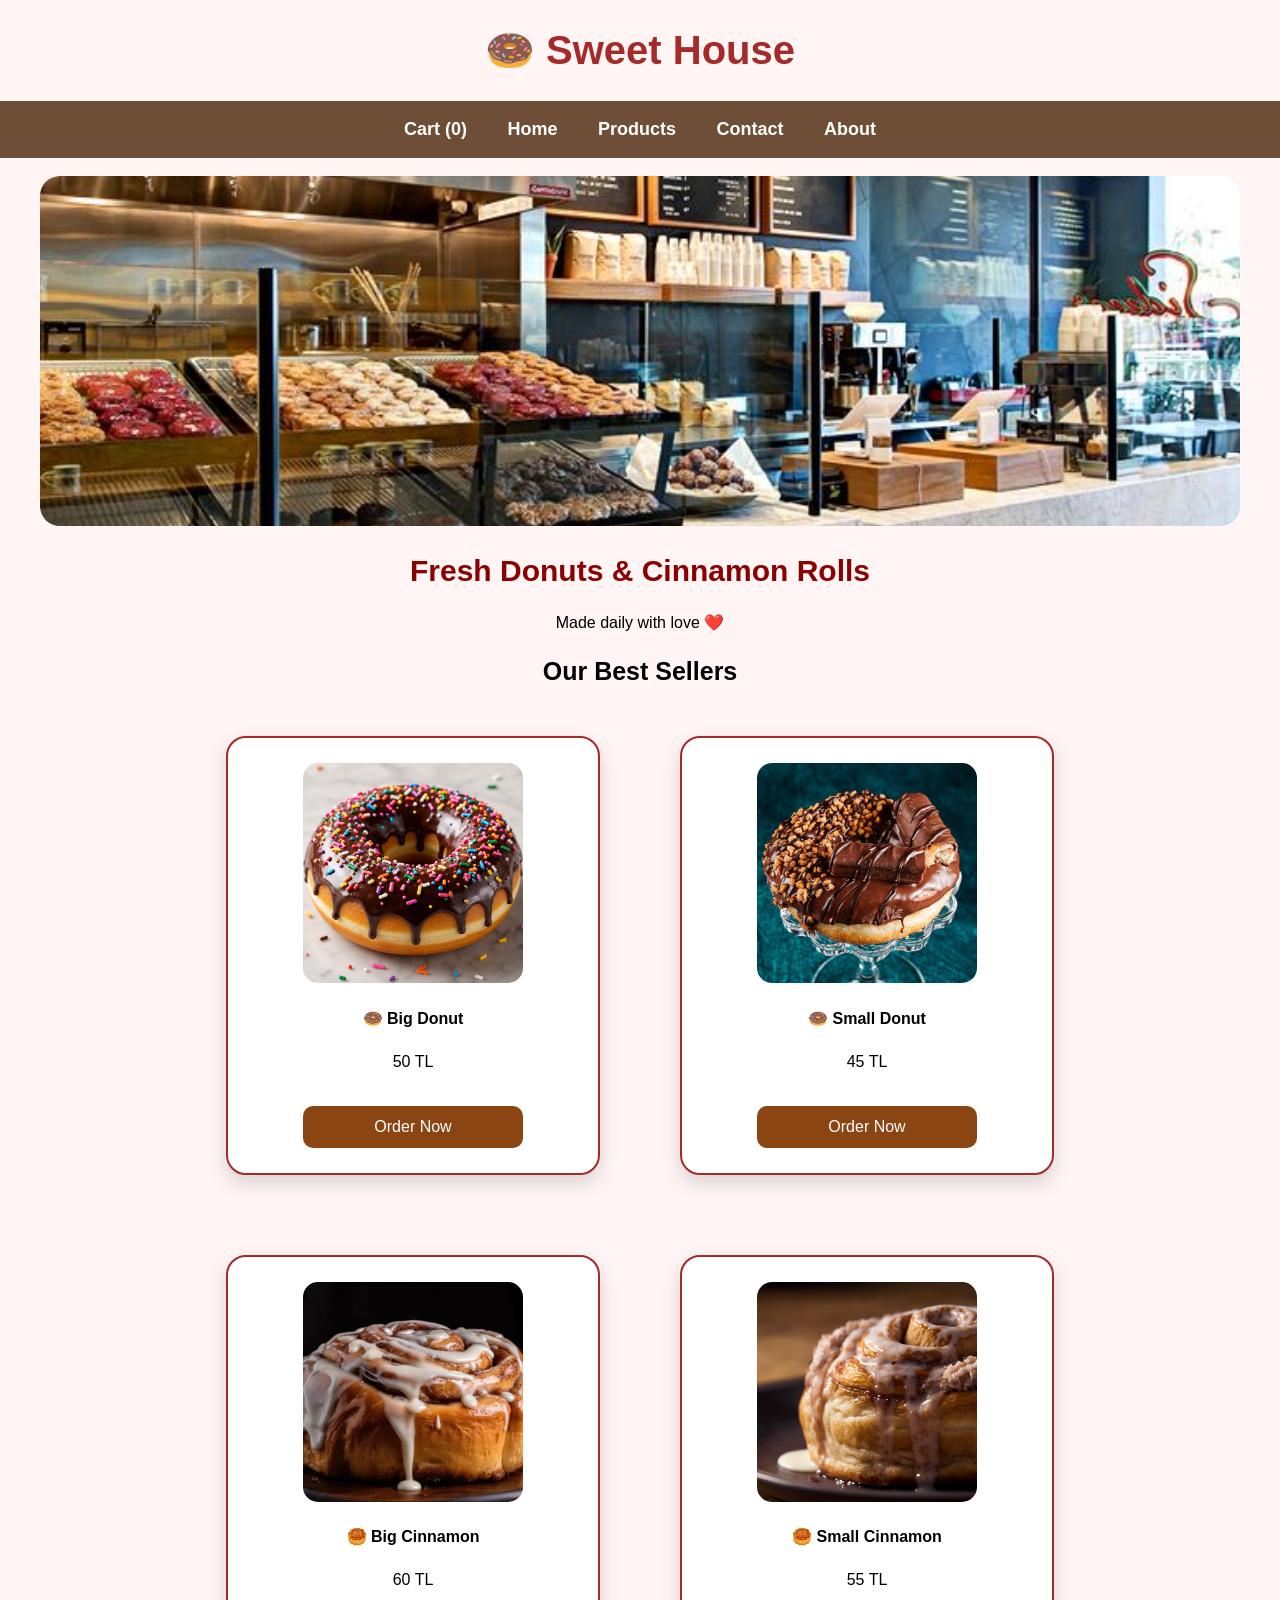
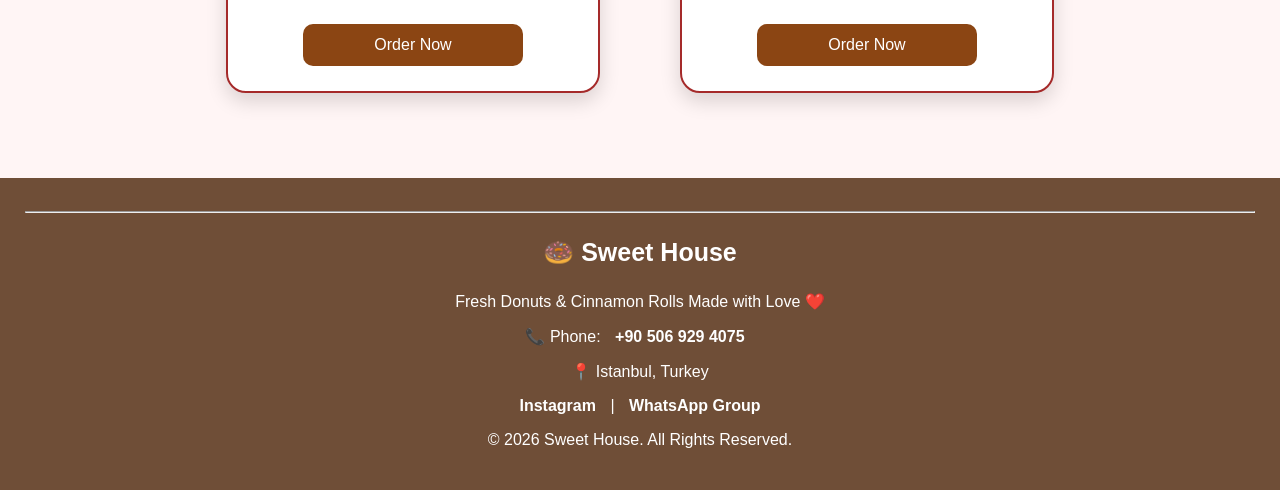
==== index.html @ 75664305 "Update index.html" ====
<!DOCTYPE html>
<html>

<head>
    <title>Sweet House</title>
    <link rel="stylesheet" href="style.css">
</head>

<body>

<h1>🍩 Sweet House</h1>

<nav>
    <a href="cart.html" id="cart-count">Cart (0)</a>
    <a href="index.html">Home</a>
    <a href="products.html">Products</a>
    <a href="contact.html">Contact</a>
    <a href="about.html">About</a>
</nav>

<br>

<div class="hero">
    <img src="images/banner.jpg" alt="Sweet House">
</div>

<h2>Fresh Donuts & Cinnamon Rolls</h2>

<p>Made daily with love ❤️</p>

<h3>Our Best Sellers</h3>

<div class="products">

    <!-- Big Donut -->
    <div class="card product">

        <img src="images/big-donut.jpg" alt="Big Donut">

        <h4>🍩 Big Donut</h4>

        <p>50 TL</p>

        <a href="big-donut.html">
            <button>Order Now</button>
        </a>

    </div>

    <!-- Small Donut -->
    <div class="card product">

        <img src="images/small-donut.jpg" alt="Small Donut">

        <h4>🍩 Small Donut</h4>

        <p>45 TL</p>

        <a href="small-donut.html">
            <button>Order Now</button>
        </a>

    </div>

    <!-- Big Cinnamon -->
    <div class="card product">

        <img src="images/big-cinnamon.jpg" alt="Big Cinnamon">

        <h4>🥮 Big Cinnamon</h4>

        <p>60 TL</p>

        <a href="big-cinnamon.html">
            <button>Order Now</button>
        </a>

    </div>

    <!-- Small Cinnamon -->
    <div class="card product">

        <img src="images/small-cinnamon.jpg" alt="Small Cinnamon">

        <h4>🥮 Small Cinnamon</h4>

        <p>55 TL</p>

        <a href="small-cinnamon.html">
            <button>Order Now</button>
        </a>

    </div>

</div>

<footer>

    <hr>

    <h3>🍩 Sweet House</h3>

    <p>Fresh Donuts & Cinnamon Rolls Made with Love ❤️</p>

    <p>
        📞 Phone:
        <a href="tel:+905069294075">
            +90 506 929 4075
        </a>
    </p>

    <p>📍 Istanbul, Turkey</p>

    <p>

        <a href="https://www.instagram.com/1sweet_roll/" target="_blank">
            Instagram
        </a>

        |

        <a href="https://chat.whatsapp.com/KsQnQEdY2CLCIJ7m2vyYwK?s=cl&p=a&ilr=4" target="_blank">
            WhatsApp Group
        </a>

    </p>

    <p>© 2026 Sweet House. All Rights Reserved.</p>

</footer>

<script src="script.js"></script>

</body>

</html>
---- style.css ----
body{
    margin:0;
    padding:0;
    background:#fff5f5;
    font-family:Arial,sans-serif;
    text-align:center;
}

h1{
    color:brown;
    font-size:40px;
}

h2{
    color:darkred;
    font-size:30px;
}

h3{
    font-size:25px;
}

/* Navigation */

nav{
    background:#6F4E37;
    padding:18px;
}

nav a{
    color:white;
    text-decoration:none;
    margin:18px;
    font-size:18px;
    font-weight:bold;
    transition:.3s;
}

nav a:hover{
    color:gold;
}

/* Banner */

.hero img{
    width:100%;
    max-width:1200px;
    height:350px;
    object-fit:cover;
    border-radius:20px;
}

/* Products */

.products{
    display:flex;
    justify-content:center;
    flex-wrap:wrap;
    gap:30px;
}

/* Card */

.card{
    width:320px;
    margin:25px;
    padding:25px;
    background:white;
    border:2px solid brown;
    border-radius:20px;
    box-shadow:0 8px 20px rgba(0,0,0,.15);
    transition:.3s;
}

.card:hover{
    transform:translateY(-8px);
}

.card img{
    width:220px;
    height:220px;
    object-fit:cover;
    border-radius:15px;
    transition:.3s;
}

.card img:hover{
    transform:scale(1.08);
}

.card p{
    line-height:1.6;
}

.card ul{
    display:inline-block;
    text-align:left;
}

/* Buttons */

button{
    background:#8B4513;
    color:white;
    border:none;
    width:220px;
    padding:12px;
    margin-top:15px;
    border-radius:10px;
    cursor:pointer;
    font-size:16px;
    transition:.3s;
}

button:hover{
    background:#A0522D;
    transform:scale(1.05);
}

/* Inputs */

input,
textarea,
select{
    width:300px;
    padding:10px;
    border-radius:8px;
    border:1px solid #ccc;
    font-size:16px;
}

textarea{
    height:100px;
}

input[type=number]{
    width:120px;
}

/* Search */

#searchInput{
    margin:20px;
}

/* Rating */

.rating{
    color:gold;
    font-size:20px;
}

/* Footer */

footer{
    margin-top:60px;
    padding:25px;
    background:#6F4E37;
    color:white;
}

footer a{
    color:white;
    text-decoration:none;
    font-weight:bold;
    margin:10px;
}

footer a:hover{
    color:gold;
}
/* About Page */

.about-card{

    width:850px;
    max-width:90%;
    margin:40px auto;
    padding:40px;

    background:white;

    border:2px solid brown;

    border-radius:20px;

    box-shadow:0 10px 25px rgba(0,0,0,.15);

    text-align:center;

}

.about-card h1{

    color:brown;

    margin-bottom:20px;

}

.about-card h2{

    color:darkred;

    margin-top:35px;

}

.about-card p{

    font-size:20px;

    line-height:1.8;

}

.about-card ul{

    display:inline-block;

    text-align:left;

    font-size:20px;

    line-height:1.8;

}

.about-card a{

    color:brown;

    font-weight:bold;

}

.about-card a:hover{

    color:darkred;

}
/* Notification */

#notification{

    position:fixed;

    top:20px;

    right:20px;

    background:#28a745;

    color:white;

    padding:15px 25px;

    border-radius:10px;

    font-size:18px;

    font-weight:bold;

    box-shadow:0 5px 15px rgba(0,0,0,.2);

    opacity:0;

    transform:translateY(-20px);

    transition:.4s;

    z-index:9999;

}

#notification.show{

    opacity:1;

    transform:translateY(0);

}
.quantity-btn{
    width:35px !important;
    height:35px !important;
    margin:5px;
    font-size:18px;
    border-radius:50%;
    padding:0;
}
.contact-info{

    width:420px;

    margin:40px auto;

    padding:25px;

    background:white;

    border-radius:20px;

    box-shadow:0 8px 20px rgba(0,0,0,.15);

    border:2px solid brown;

}

.contact-info h2{

    margin-bottom:20px;

    color:brown;

}

.contact-info p{

    font-size:18px;

    margin:15px 0;

}

.contact-info a{

    color:#8B4513;

    font-weight:bold;

}

.contact-info a:hover{

    color:darkred;

}
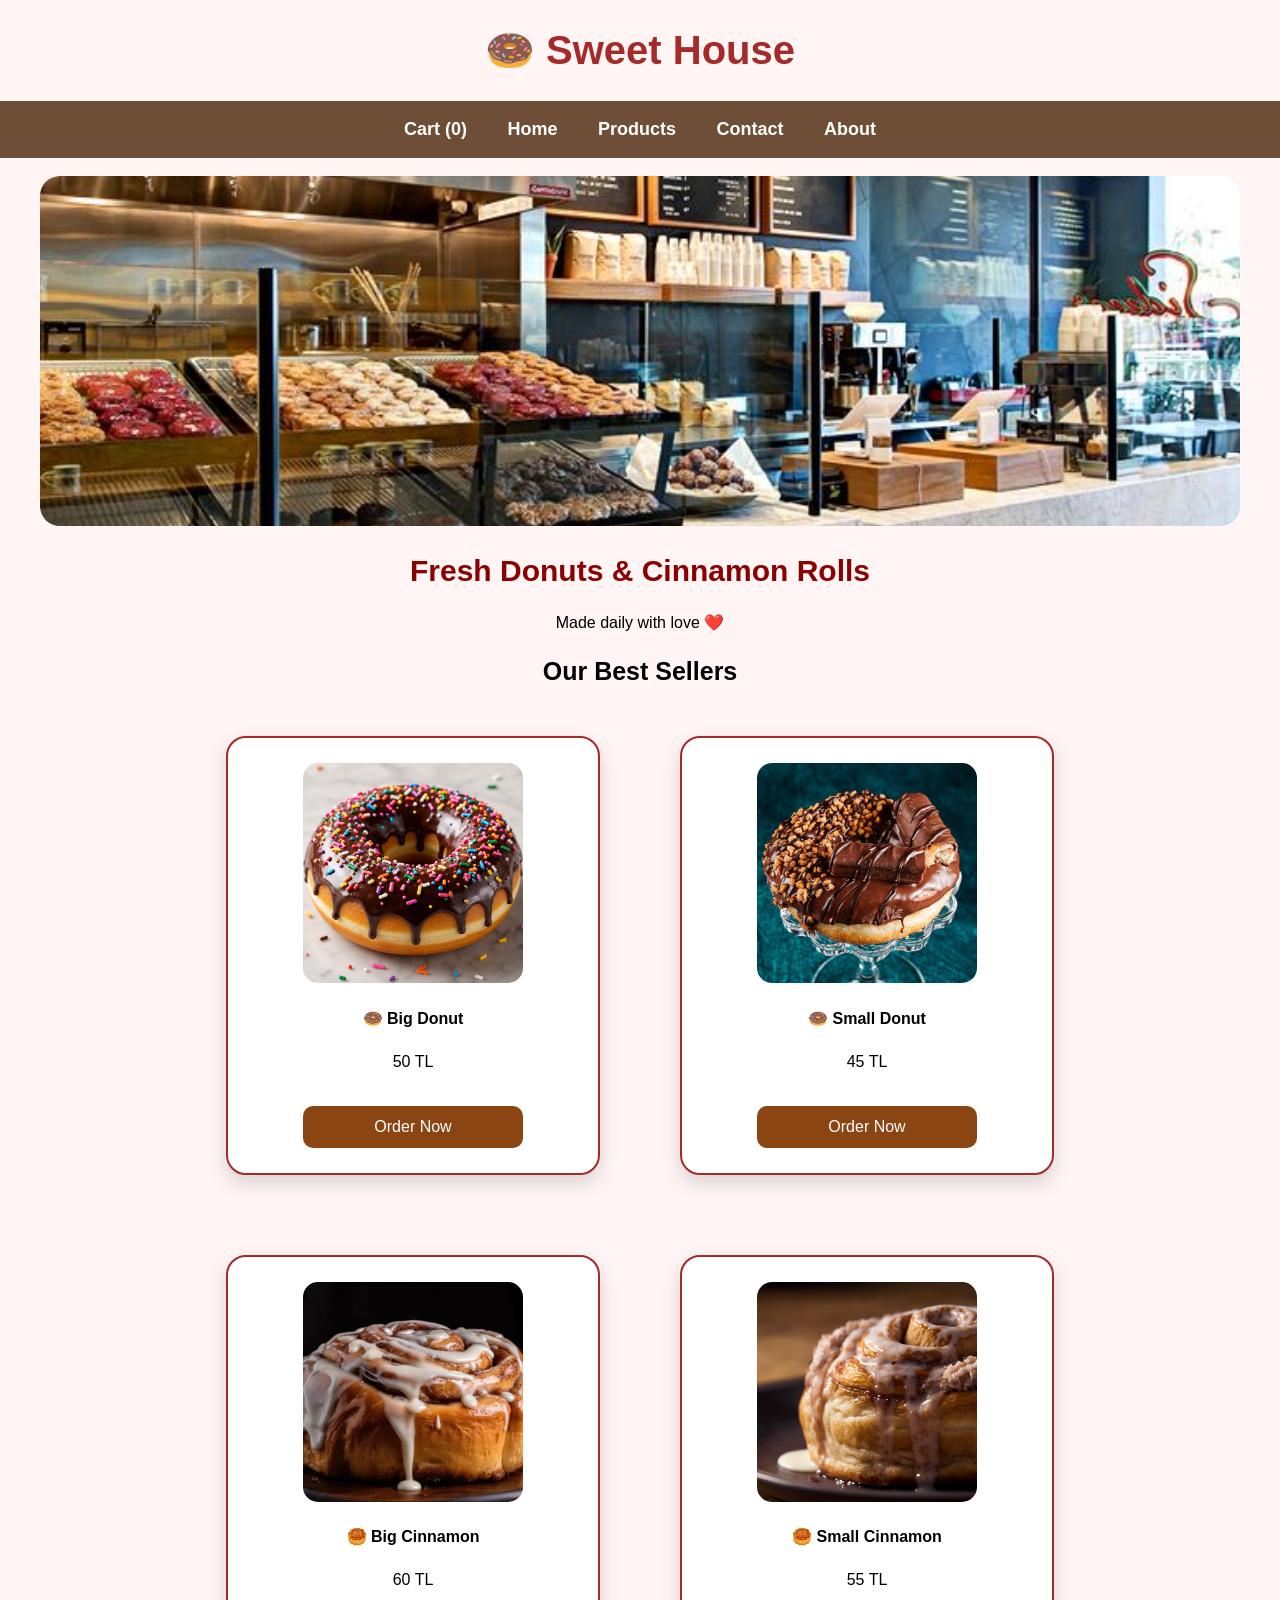
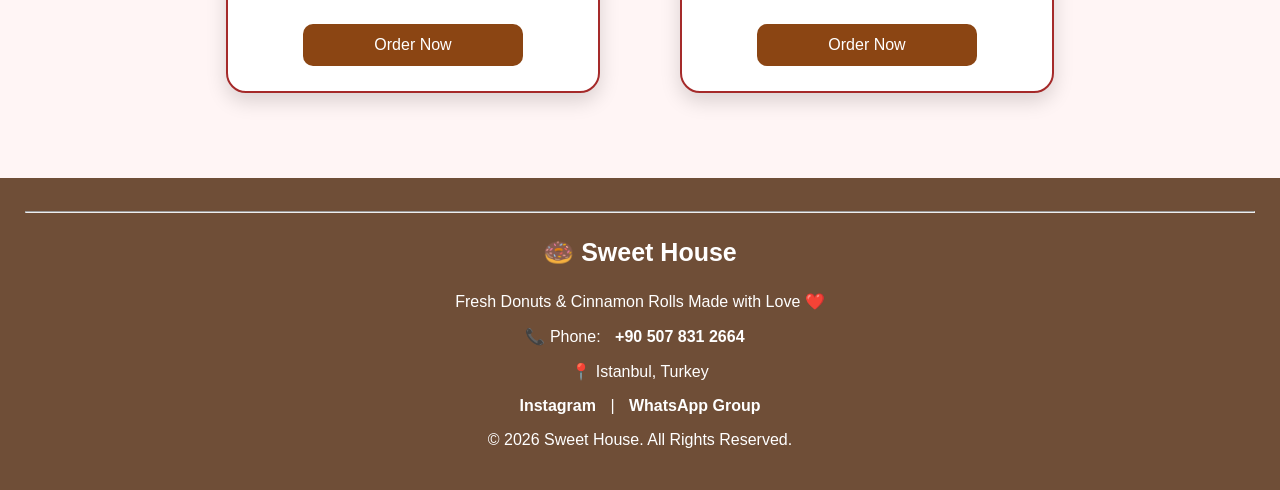
==== commit 42ab1bd3: "Update index.html" ====
--- a/index.html
+++ b/index.html
@@ -104,8 +104,8 @@
 
     <p>
         📞 Phone:
-        <a href="tel:+905069294075">
-            +90 506 929 4075
+        <a href="tel:+905078312664">
+            +90 507 831 2664
         </a>
     </p>
 
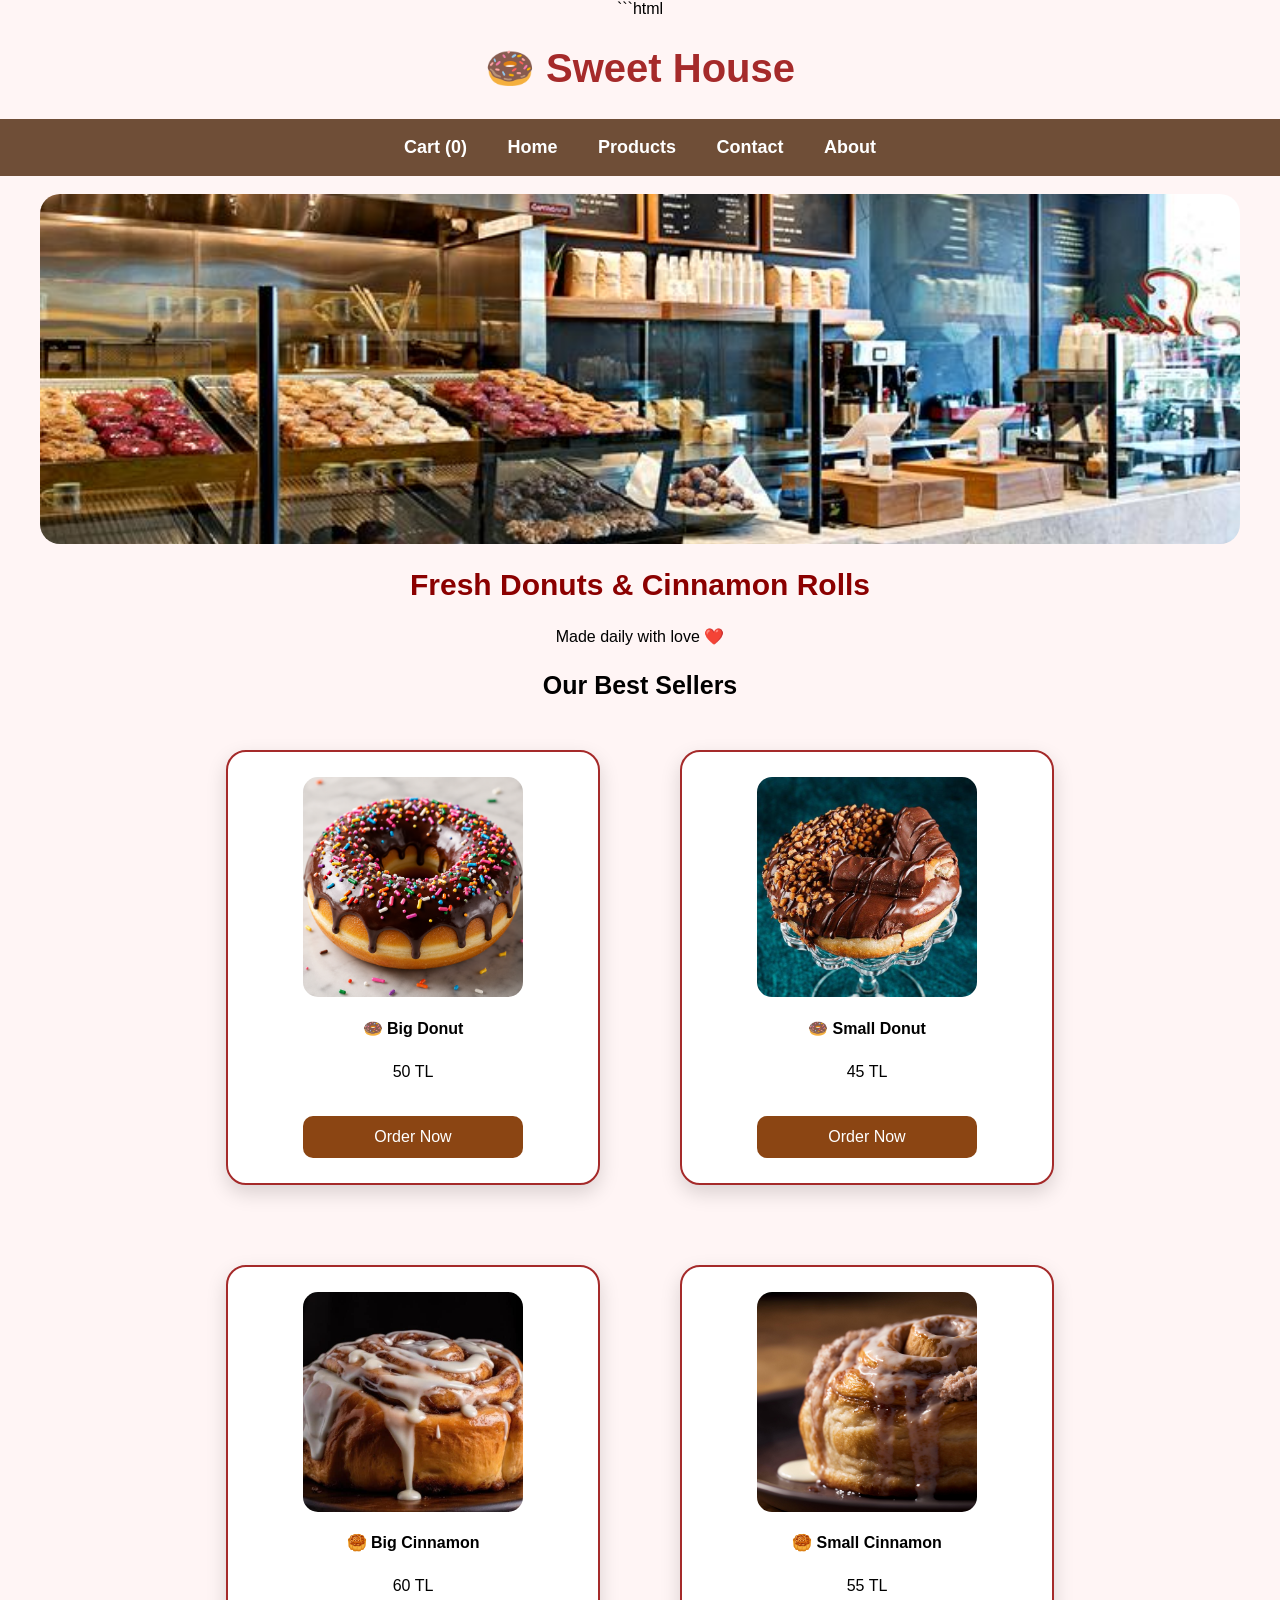
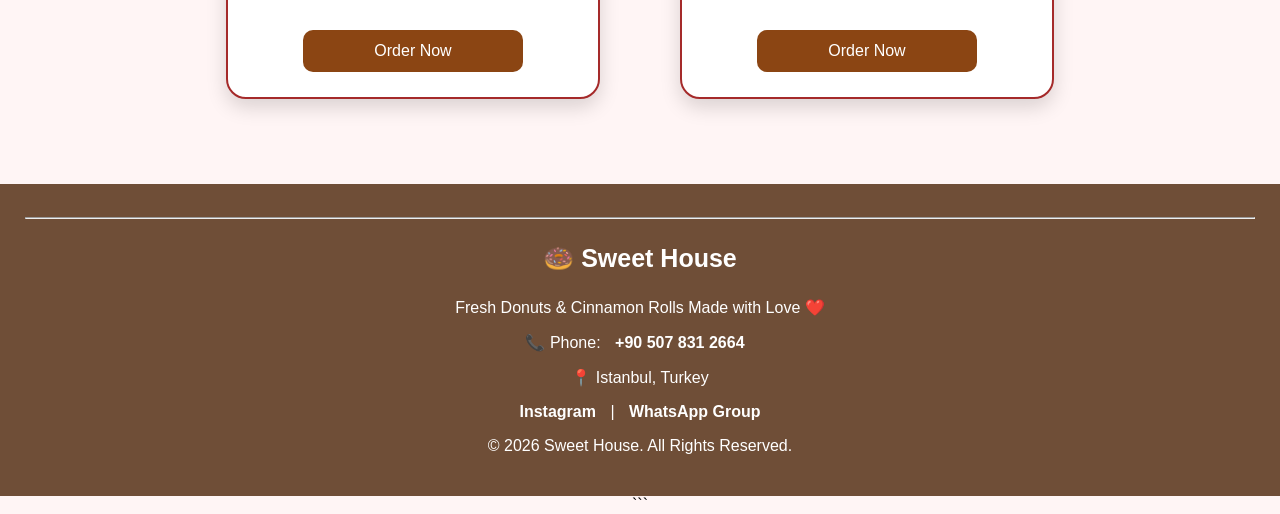
==== commit 02db134d: "Add files via upload" ====
--- a/index.html
+++ b/index.html
@@ -1,3 +1,4 @@
+```html
 <!DOCTYPE html>
 <html>
 
@@ -105,7 +106,7 @@
     <p>
         📞 Phone:
         <a href="tel:+905078312664">
-            +90 507 831 2664
+            +90 507 831 2664 
         </a>
     </p>
 
@@ -134,3 +135,4 @@
 </body>
 
 </html>
+```
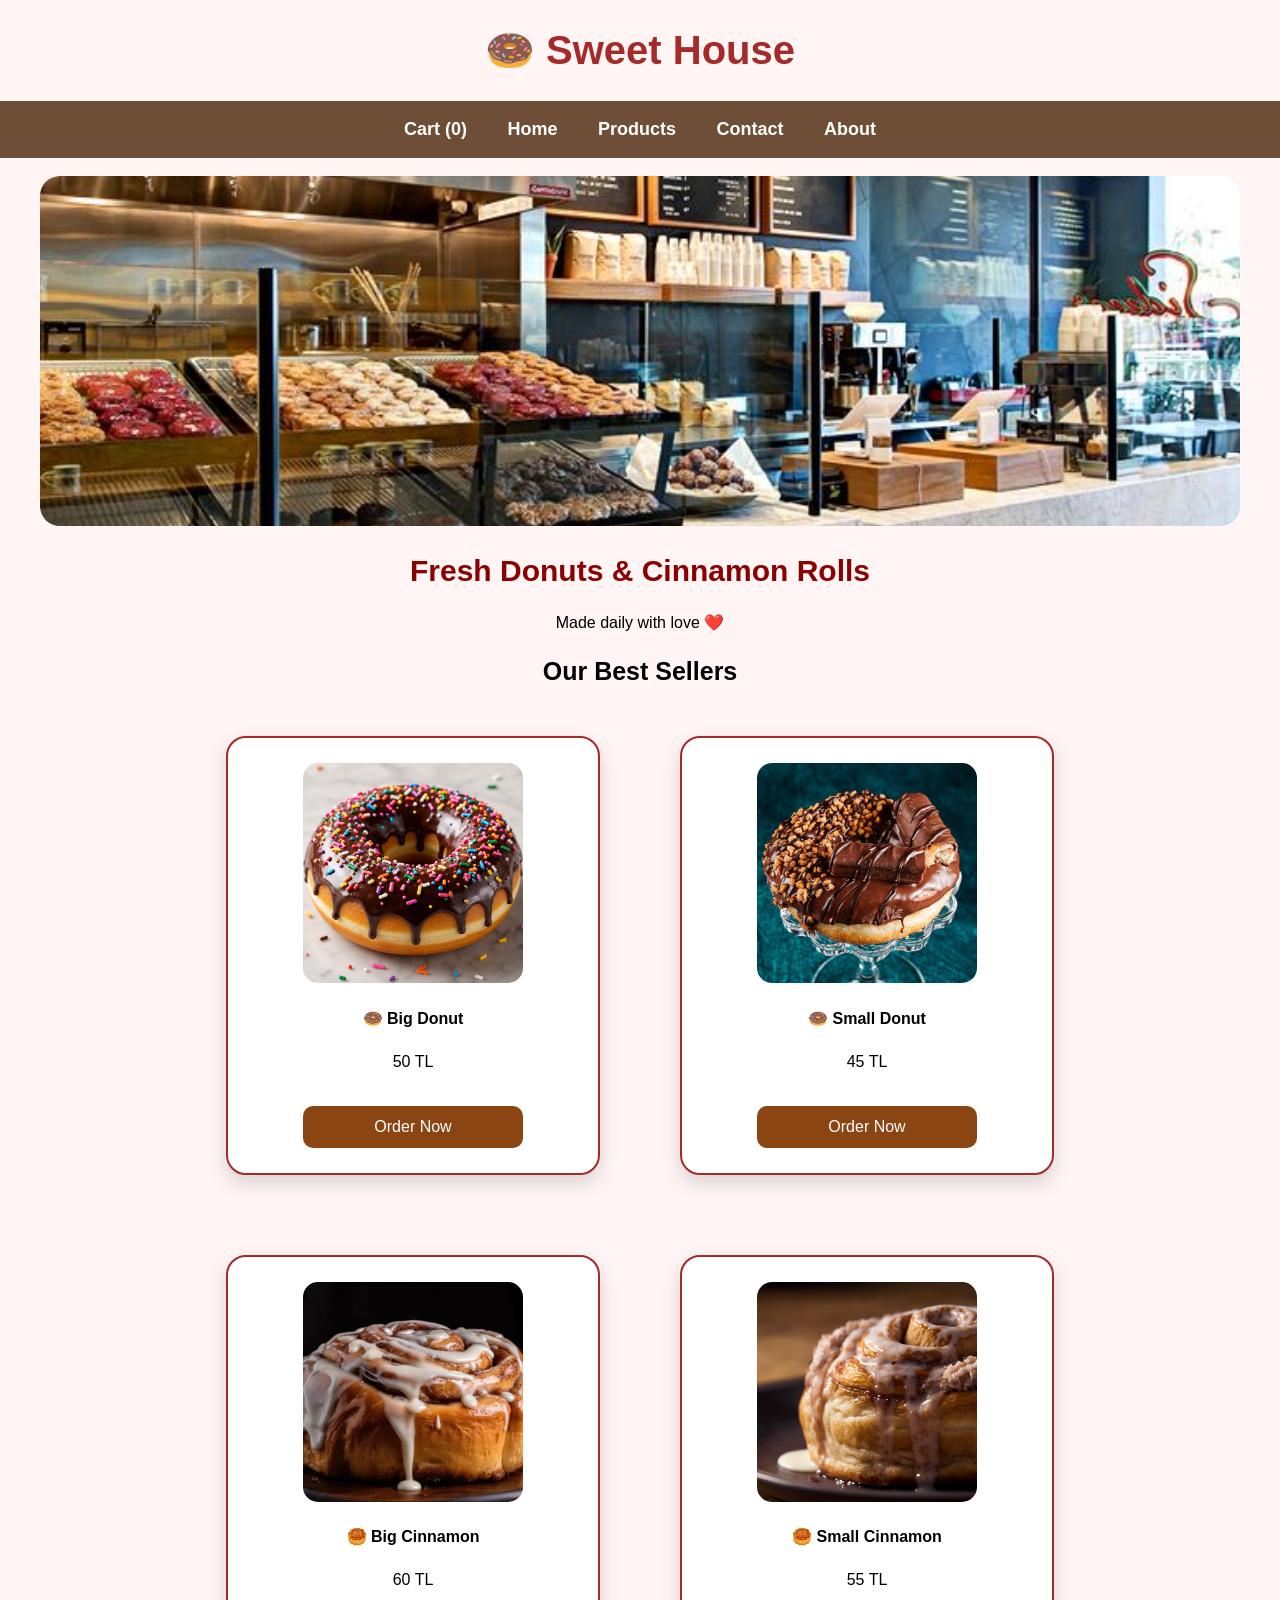
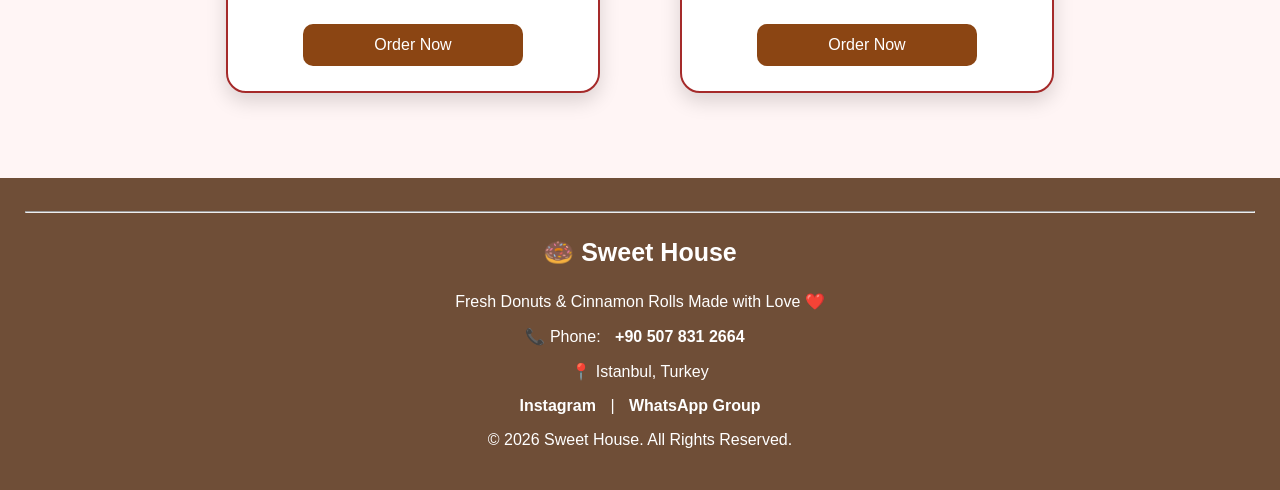
==== commit db050303: "Update index.html" ====
--- a/index.html
+++ b/index.html
@@ -1,4 +1,3 @@
-```html
 <!DOCTYPE html>
 <html>
 
@@ -135,4 +134,3 @@
 </body>
 
 </html>
-```
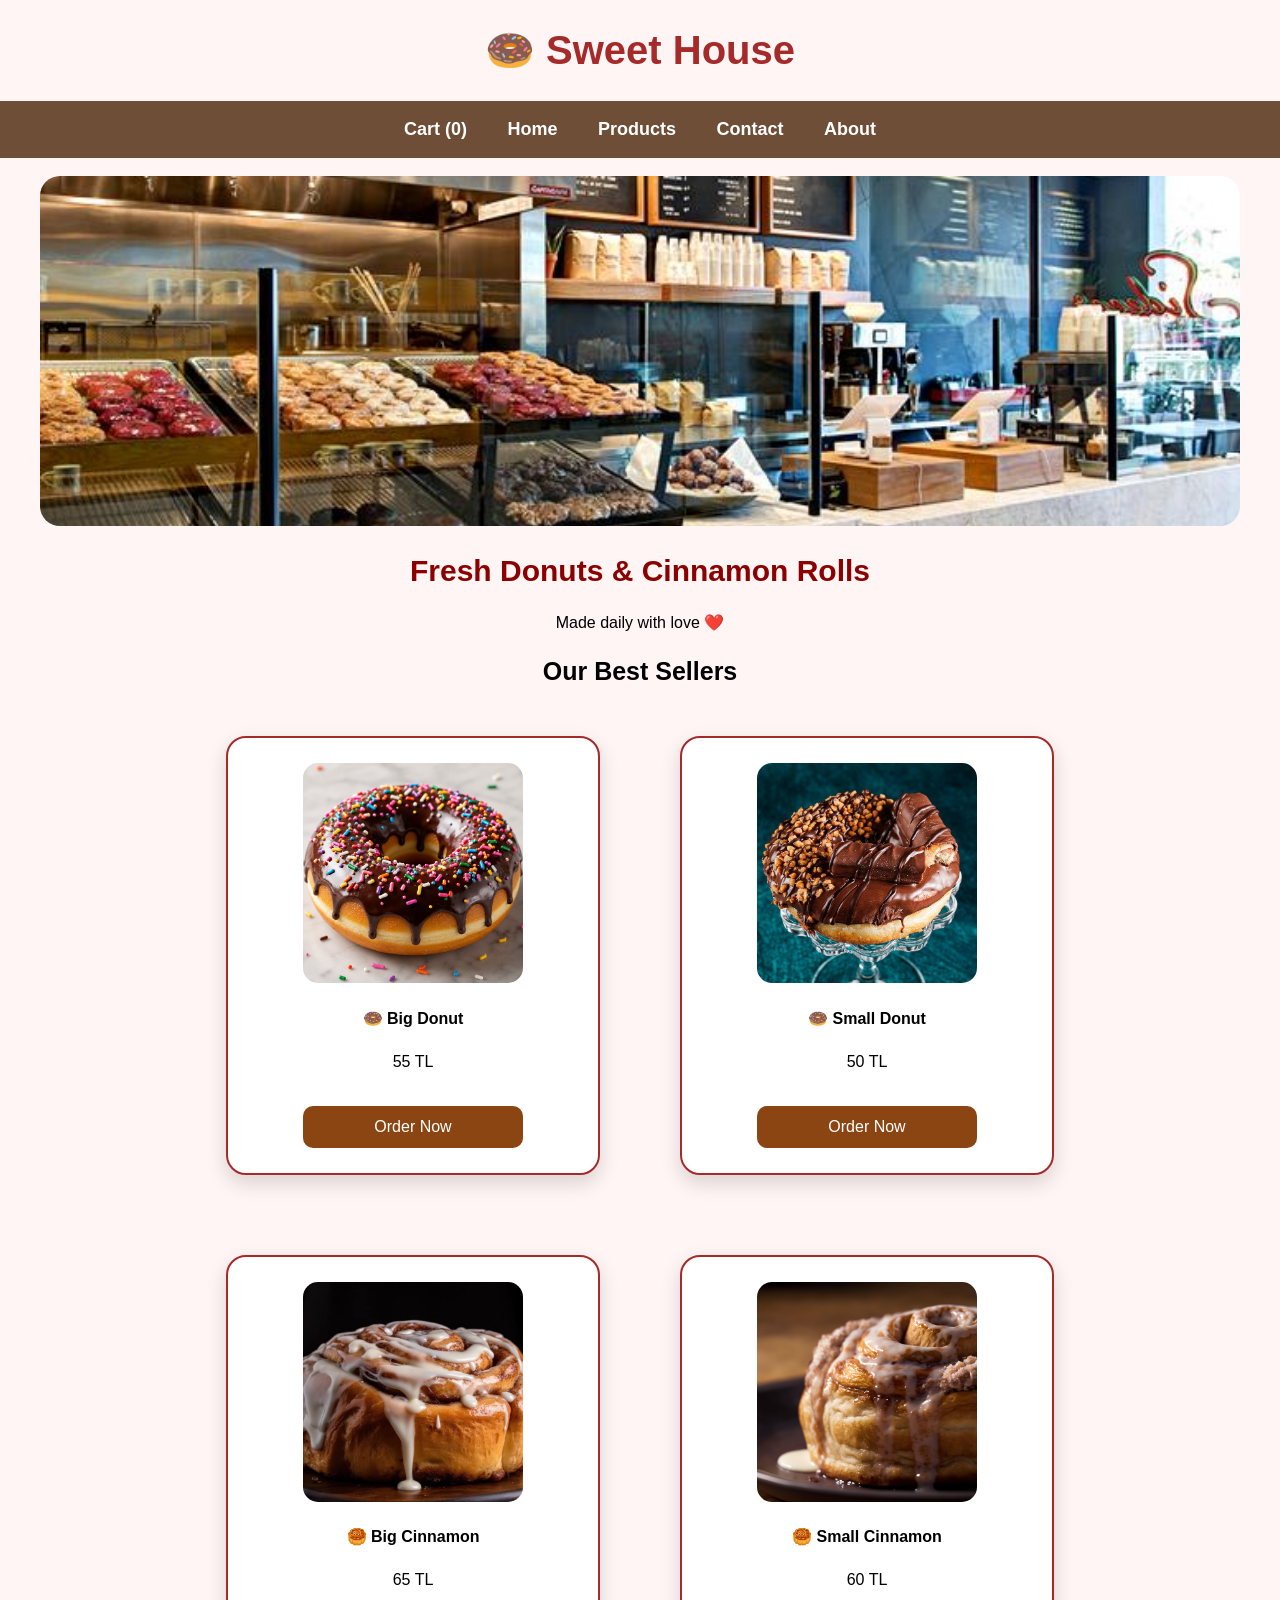
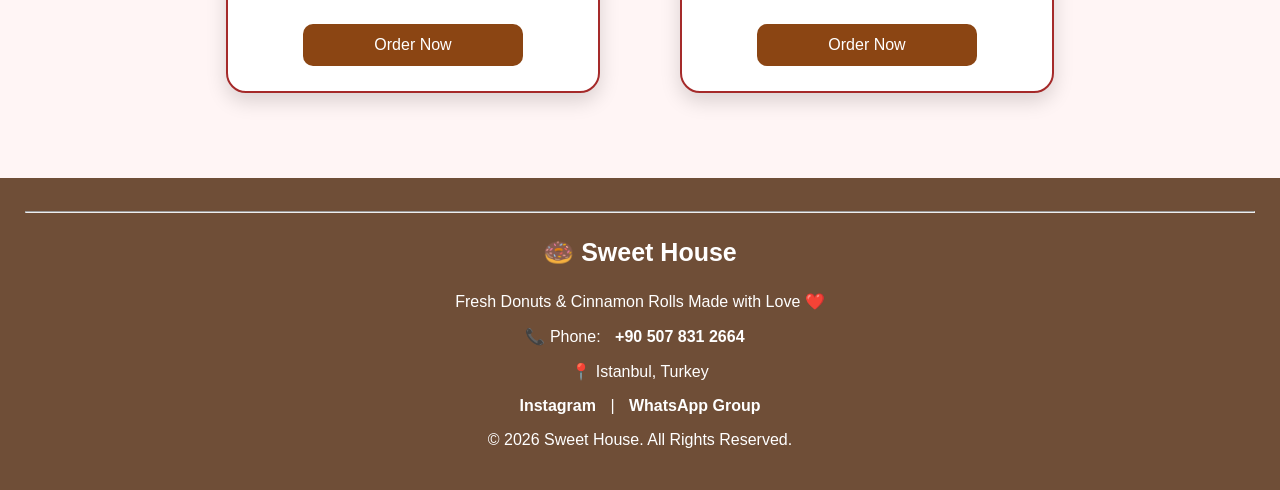
==== commit 6a42219a: "Update index.html" ====
--- a/index.html
+++ b/index.html
@@ -39,7 +39,7 @@
 
         <h4>🍩 Big Donut</h4>
 
-        <p>50 TL</p>
+        <p>55 TL</p>
 
         <a href="big-donut.html">
             <button>Order Now</button>
@@ -54,7 +54,7 @@
 
         <h4>🍩 Small Donut</h4>
 
-        <p>45 TL</p>
+        <p>50 TL</p>
 
         <a href="small-donut.html">
             <button>Order Now</button>
@@ -69,7 +69,7 @@
 
         <h4>🥮 Big Cinnamon</h4>
 
-        <p>60 TL</p>
+        <p>65 TL</p>
 
         <a href="big-cinnamon.html">
             <button>Order Now</button>
@@ -84,7 +84,7 @@
 
         <h4>🥮 Small Cinnamon</h4>
 
-        <p>55 TL</p>
+        <p>60 TL</p>
 
         <a href="small-cinnamon.html">
             <button>Order Now</button>
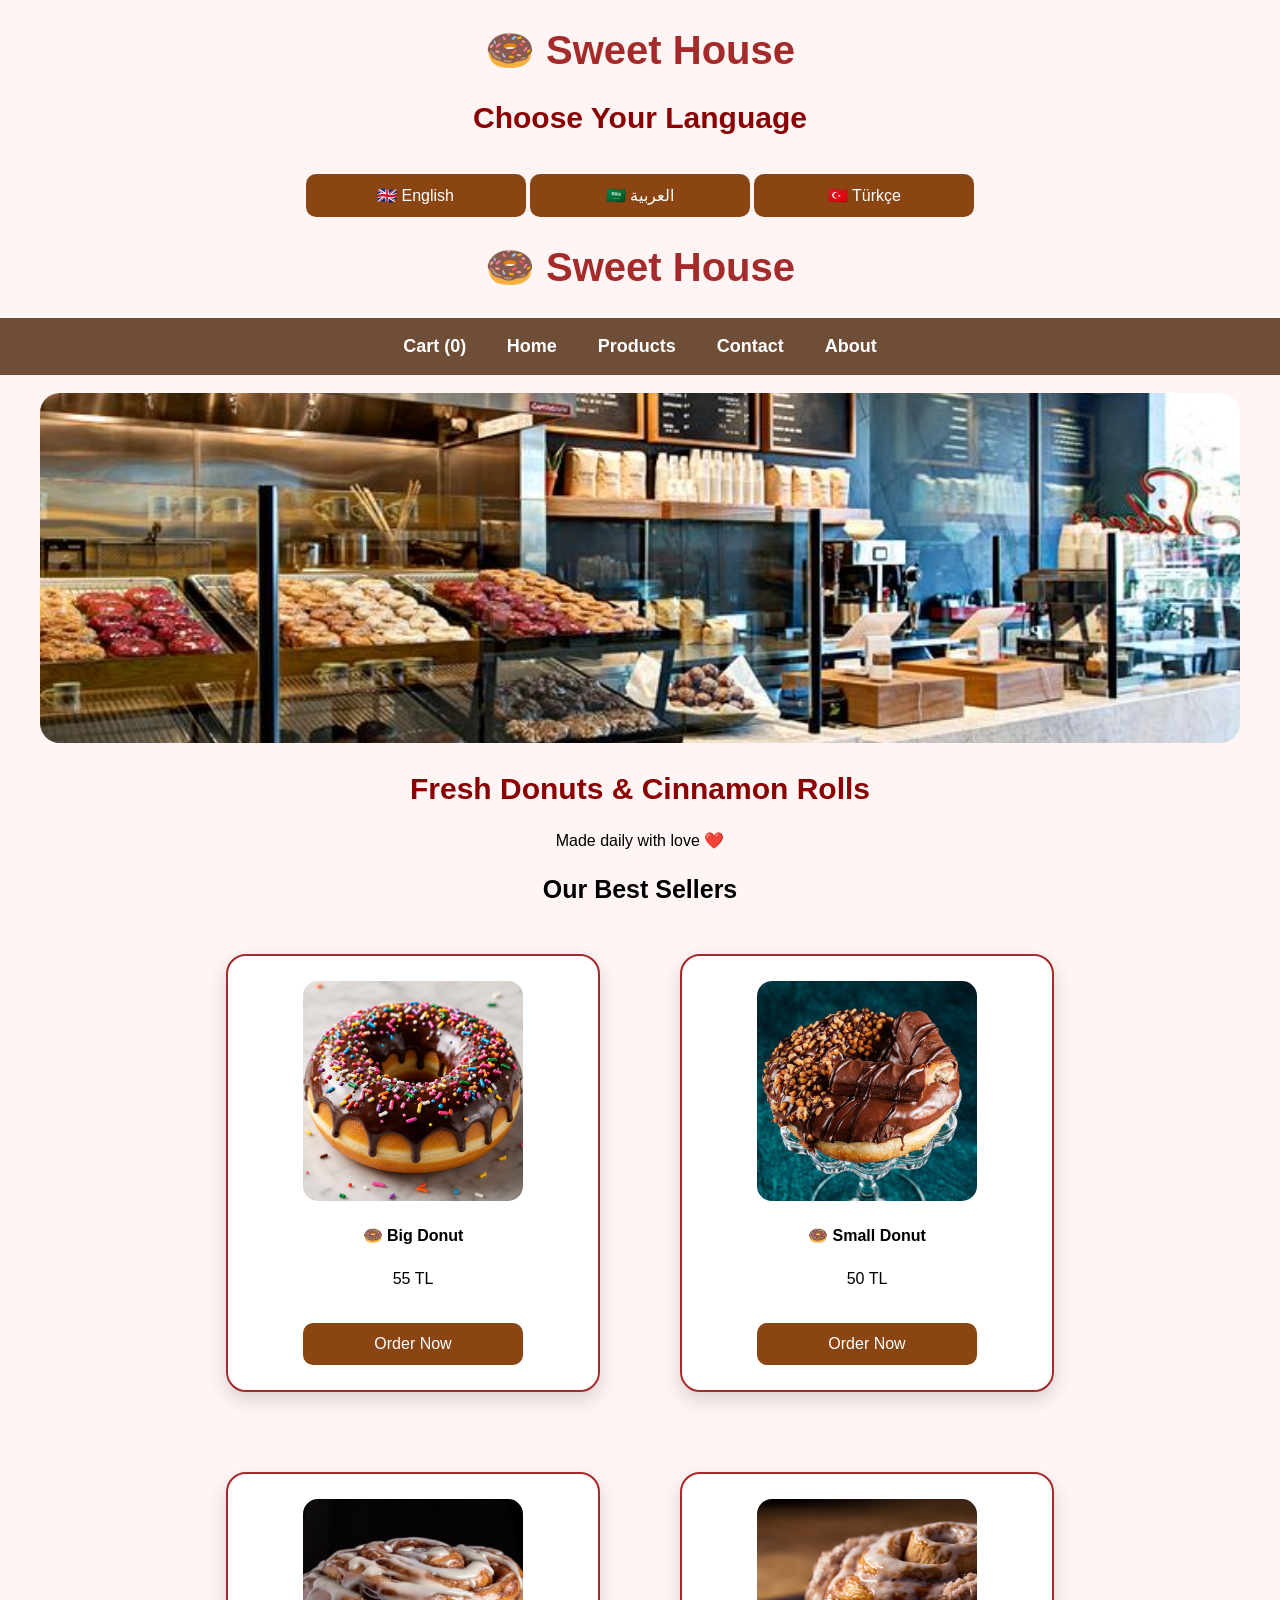
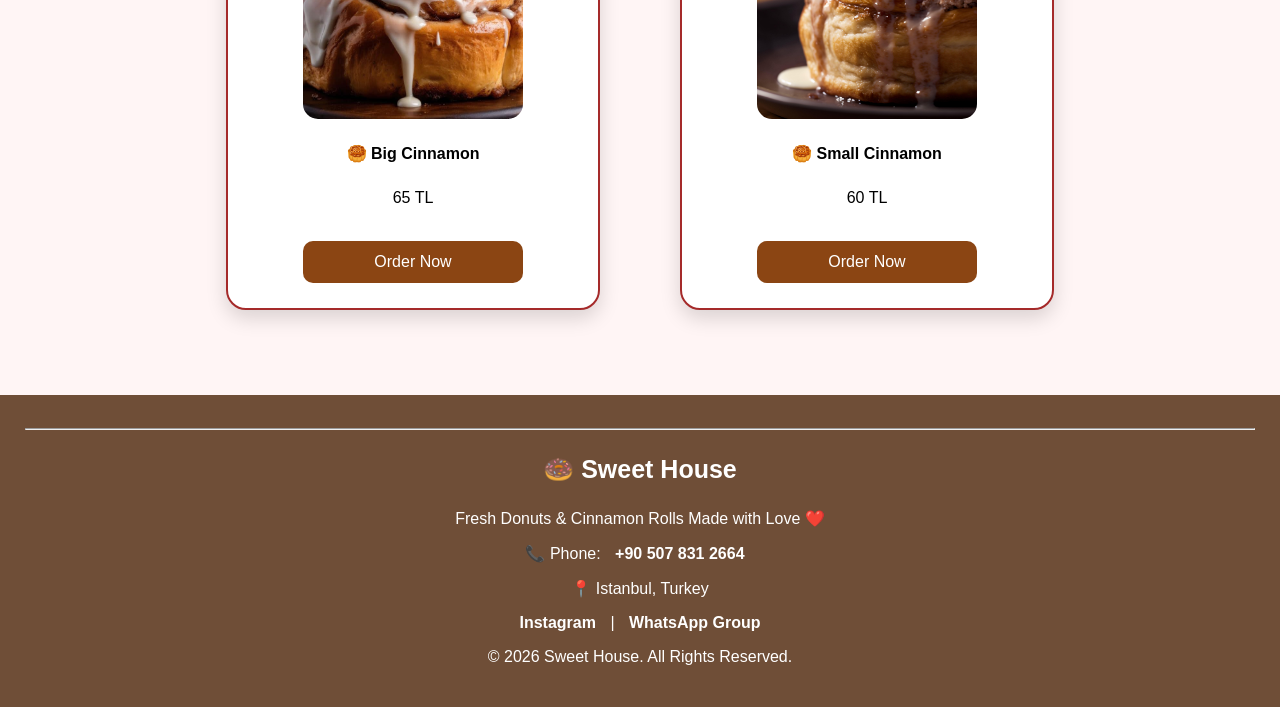
==== commit fec8d01b: "Update index.html" ====
--- a/index.html
+++ b/index.html
@@ -1,134 +1,280 @@
 <!DOCTYPE html>
-<html>
+<html lang="en">
 
 <head>
+    <meta charset="UTF-8">
+    <meta name="viewport" content="width=device-width, initial-scale=1.0">
+
     <title>Sweet House</title>
+
     <link rel="stylesheet" href="style.css">
 </head>
 
 <body>
 
+<!-- ================= LANGUAGE SCREEN ================= -->
+
+<div id="language-screen">
+
+    <div class="language-box">
+
+        <h1>🍩 Sweet House</h1>
+
+        <h2>Choose Your Language</h2>
+
+        <button onclick="selectLanguage('en')">
+            🇬🇧 English
+        </button>
+
+        <button onclick="selectLanguage('ar')">
+            🇸🇦 العربية
+        </button>
+
+        <button onclick="selectLanguage('tr')">
+            🇹🇷 Türkçe
+        </button>
+
+    </div>
+
+</div>
+
+
+<!-- ================= MAIN WEBSITE ================= -->
+
 <h1>🍩 Sweet House</h1>
 
 <nav>
-    <a href="cart.html" id="cart-count">Cart (0)</a>
-    <a href="index.html">Home</a>
-    <a href="products.html">Products</a>
-    <a href="contact.html">Contact</a>
-    <a href="about.html">About</a>
+
+    <a href="cart.html" id="cart-count">
+        Cart (0)
+    </a>
+
+    <a href="index.html" data-i18n="home">
+        Home
+    </a>
+
+    <a href="products.html" data-i18n="products">
+        Products
+    </a>
+
+    <a href="contact.html" data-i18n="contact">
+        Contact
+    </a>
+
+    <a href="about.html" data-i18n="about">
+        About
+    </a>
+
 </nav>
 
 <br>
 
+
+<!-- ================= HERO ================= -->
+
 <div class="hero">
-    <img src="images/banner.jpg" alt="Sweet House">
+
+    <img
+        src="images/banner.jpg"
+        alt="Sweet House"
+    >
+
 </div>
 
-<h2>Fresh Donuts & Cinnamon Rolls</h2>
-
-<p>Made daily with love ❤️</p>
-
-<h3>Our Best Sellers</h3>
+
+<h2 data-i18n="freshProducts">
+    Fresh Donuts & Cinnamon Rolls
+</h2>
+
+<p data-i18n="madeWithLove">
+    Made daily with love ❤️
+</p>
+
+<h3 data-i18n="bestSellers">
+    Our Best Sellers
+</h3>
+
+
+<!-- ================= PRODUCTS ================= -->
 
 <div class="products">
 
+
     <!-- Big Donut -->
-    <div class="card product">
-
-        <img src="images/big-donut.jpg" alt="Big Donut">
-
-        <h4>🍩 Big Donut</h4>
-
-        <p>55 TL</p>
+
+    <div class="card product">
+
+        <img
+            src="images/big-donut.jpg"
+            alt="Big Donut"
+        >
+
+        <h4>
+            🍩 Big Donut
+        </h4>
+
+        <p>
+            55 TL
+        </p>
 
         <a href="big-donut.html">
-            <button>Order Now</button>
-        </a>
-
-    </div>
+
+            <button data-i18n="orderNow">
+                Order Now
+            </button>
+
+        </a>
+
+    </div>
+
 
     <!-- Small Donut -->
-    <div class="card product">
-
-        <img src="images/small-donut.jpg" alt="Small Donut">
-
-        <h4>🍩 Small Donut</h4>
-
-        <p>50 TL</p>
+
+    <div class="card product">
+
+        <img
+            src="images/small-donut.jpg"
+            alt="Small Donut"
+        >
+
+        <h4>
+            🍩 Small Donut
+        </h4>
+
+        <p>
+            50 TL
+        </p>
 
         <a href="small-donut.html">
-            <button>Order Now</button>
-        </a>
-
-    </div>
+
+            <button data-i18n="orderNow">
+                Order Now
+            </button>
+
+        </a>
+
+    </div>
+
 
     <!-- Big Cinnamon -->
-    <div class="card product">
-
-        <img src="images/big-cinnamon.jpg" alt="Big Cinnamon">
-
-        <h4>🥮 Big Cinnamon</h4>
-
-        <p>65 TL</p>
+
+    <div class="card product">
+
+        <img
+            src="images/big-cinnamon.jpg"
+            alt="Big Cinnamon"
+        >
+
+        <h4>
+            🥮 Big Cinnamon
+        </h4>
+
+        <p>
+            65 TL
+        </p>
 
         <a href="big-cinnamon.html">
-            <button>Order Now</button>
-        </a>
-
-    </div>
+
+            <button data-i18n="orderNow">
+                Order Now
+            </button>
+
+        </a>
+
+    </div>
+
 
     <!-- Small Cinnamon -->
-    <div class="card product">
-
-        <img src="images/small-cinnamon.jpg" alt="Small Cinnamon">
-
-        <h4>🥮 Small Cinnamon</h4>
-
-        <p>60 TL</p>
+
+    <div class="card product">
+
+        <img
+            src="images/small-cinnamon.jpg"
+            alt="Small Cinnamon"
+        >
+
+        <h4>
+            🥮 Small Cinnamon
+        </h4>
+
+        <p>
+            60 TL
+        </p>
 
         <a href="small-cinnamon.html">
-            <button>Order Now</button>
-        </a>
-
-    </div>
+
+            <button data-i18n="orderNow">
+                Order Now
+            </button>
+
+        </a>
+
+    </div>
+
 
 </div>
 
+
+<!-- ================= FOOTER ================= -->
+
 <footer>
 
     <hr>
 
-    <h3>🍩 Sweet House</h3>
-
-    <p>Fresh Donuts & Cinnamon Rolls Made with Love ❤️</p>
+    <h3>
+        🍩 Sweet House
+    </h3>
+
+    <p data-i18n="footerText">
+        Fresh Donuts & Cinnamon Rolls Made with Love ❤️
+    </p>
 
     <p>
-        📞 Phone:
+
+        📞 <span data-i18n="phone">Phone</span>:
+
         <a href="tel:+905078312664">
-            +90 507 831 2664 
-        </a>
-    </p>
-
-    <p>📍 Istanbul, Turkey</p>
+            +90 507 831 2664
+        </a>
+
+    </p>
+
+    <p data-i18n="location">
+        📍 Istanbul, Turkey
+    </p>
 
     <p>
 
-        <a href="https://www.instagram.com/1sweet_roll/" target="_blank">
+        <a
+            href="https://www.instagram.com/1sweet_roll/"
+            target="_blank"
+            data-i18n="instagram"
+        >
             Instagram
         </a>
 
         |
 
-        <a href="https://chat.whatsapp.com/KsQnQEdY2CLCIJ7m2vyYwK?s=cl&p=a&ilr=4" target="_blank">
+        <a
+            href="https://chat.whatsapp.com/KsQnQEdY2CLCIJ7m2vyYwK?s=cl&p=a&ilr=4"
+            target="_blank"
+            data-i18n="whatsapp"
+        >
             WhatsApp Group
         </a>
 
     </p>
 
-    <p>© 2026 Sweet House. All Rights Reserved.</p>
+    <p>
+        © 2026 Sweet House.
+        <span data-i18n="rights">
+            All Rights Reserved.
+        </span>
+    </p>
 
 </footer>
 
+
 <script src="script.js"></script>
 
 </body>
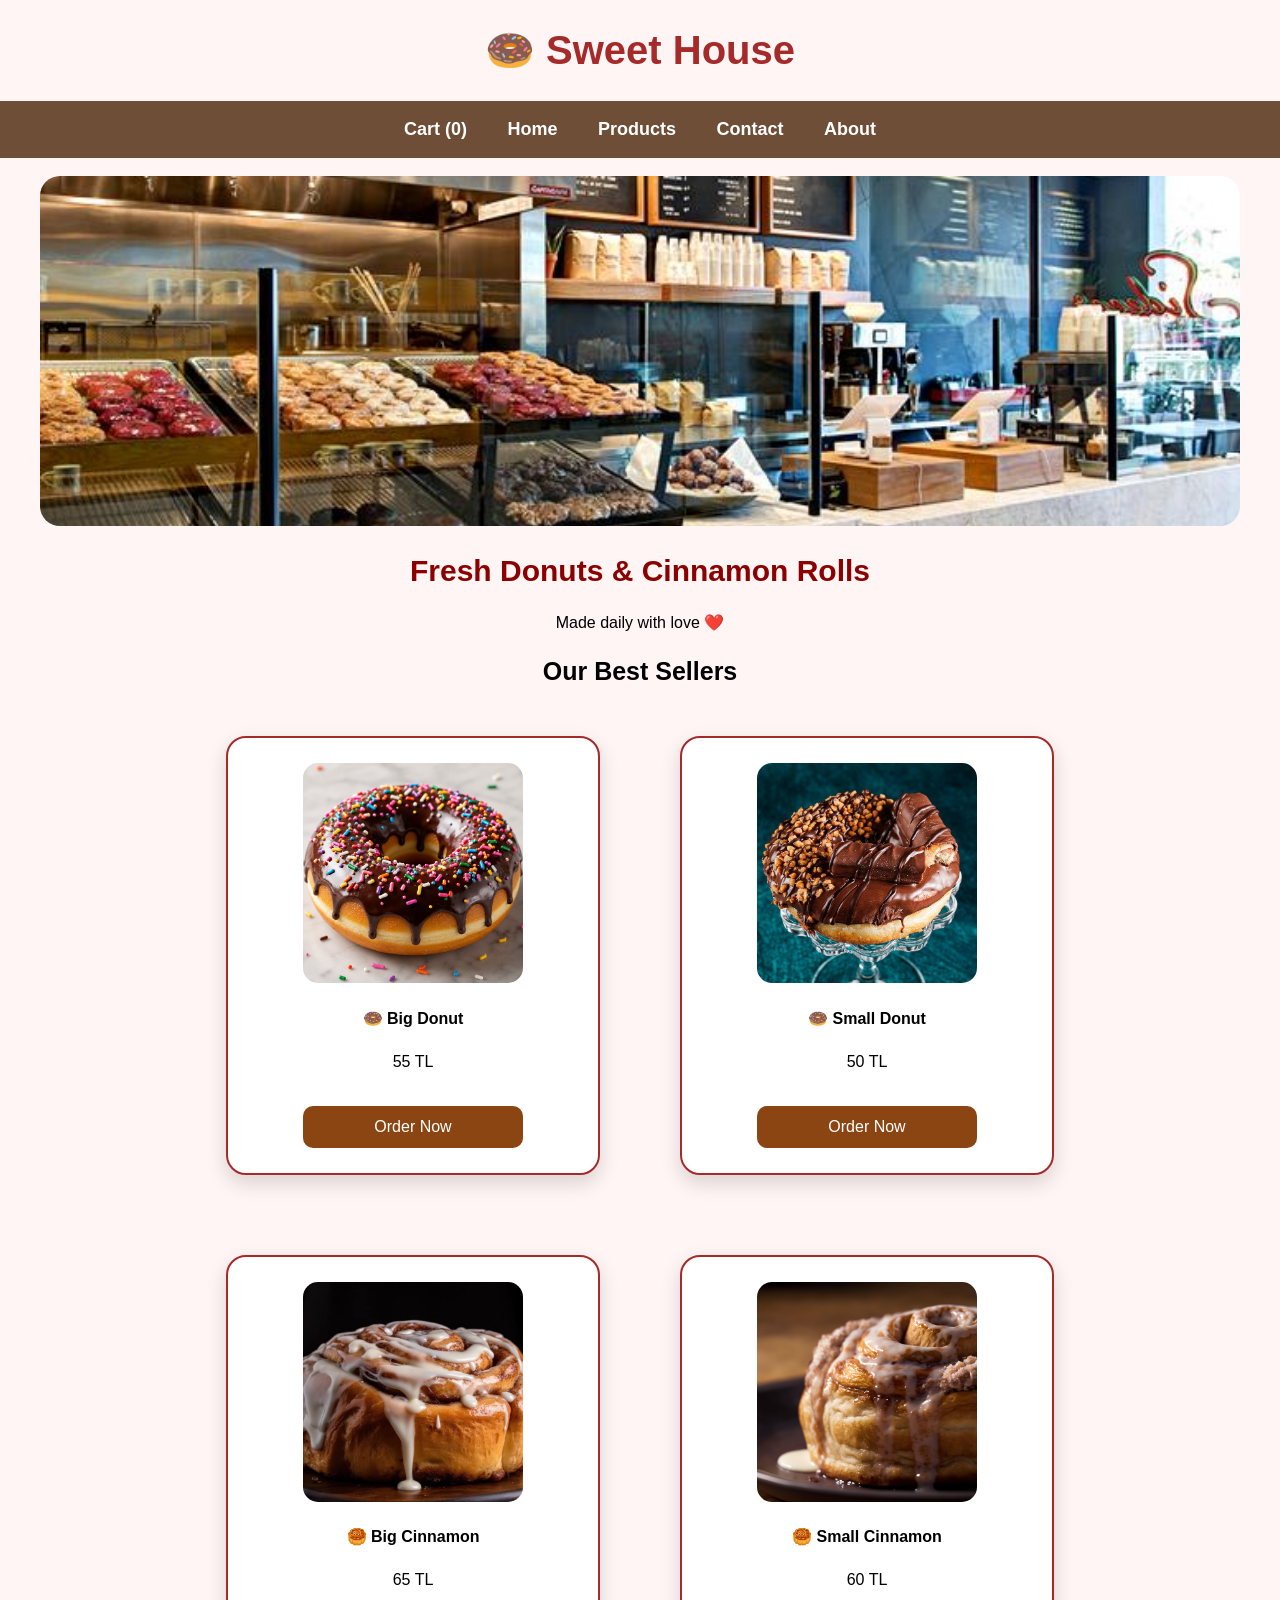
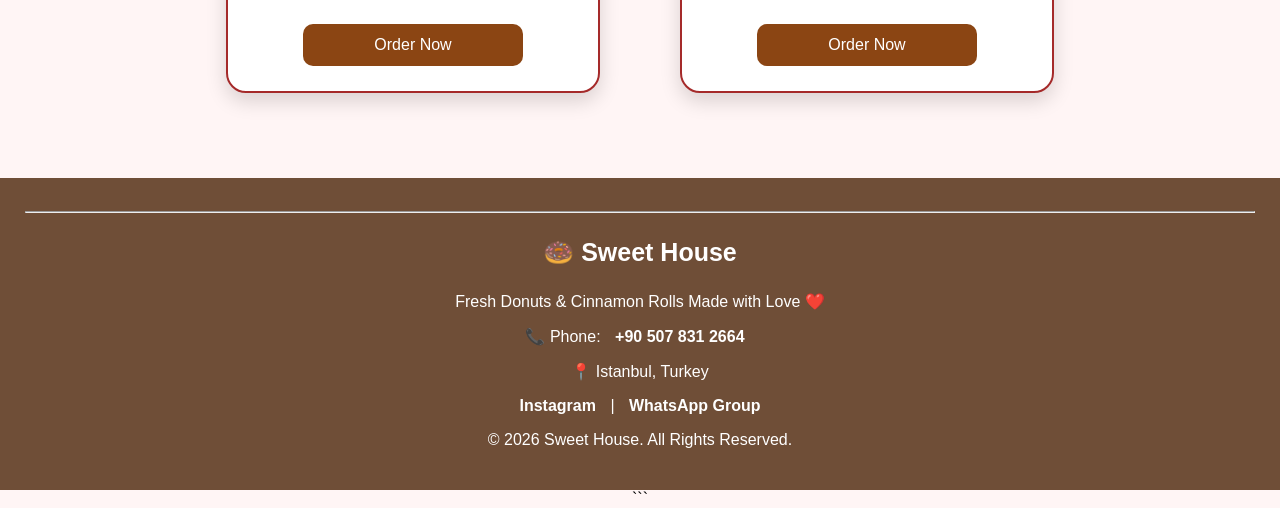
==== commit e48baa68: "Update index.html" ====
--- a/index.html
+++ b/index.html
@@ -1,282 +1,137 @@
 <!DOCTYPE html>
-<html lang="en">
+<html>
 
 <head>
-    <meta charset="UTF-8">
-    <meta name="viewport" content="width=device-width, initial-scale=1.0">
-
     <title>Sweet House</title>
-
     <link rel="stylesheet" href="style.css">
 </head>
 
 <body>
 
-<!-- ================= LANGUAGE SCREEN ================= -->
+<h1>🍩 Sweet House</h1>
 
-<div id="language-screen">
+<nav>
+    <a href="cart.html" id="cart-count">Cart (0)</a>
+    <a href="index.html">Home</a>
+    <a href="products.html">Products</a>
+    <a href="contact.html">Contact</a>
+    <a href="about.html">About</a>
+</nav>
 
-    <div class="language-box">
+<br>
 
-        <h1>🍩 Sweet House</h1>
+<div class="hero">
+    <img src="images/banner.jpg" alt="Sweet House">
+</div>
 
-        <h2>Choose Your Language</h2>
+<h2>Fresh Donuts & Cinnamon Rolls</h2>
 
-        <button onclick="selectLanguage('en')">
-            🇬🇧 English
-        </button>
+<p>Made daily with love ❤️</p>
 
-        <button onclick="selectLanguage('ar')">
-            🇸🇦 العربية
-        </button>
+<h3>Our Best Sellers</h3>
 
-        <button onclick="selectLanguage('tr')">
-            🇹🇷 Türkçe
-        </button>
+<div class="products">
+
+    <!-- Big Donut -->
+    <div class="card product">
+
+        <img src="images/big-donut.jpg" alt="Big Donut">
+
+        <h4>🍩 Big Donut</h4>
+
+        <p>55 TL</p>
+
+        <a href="big-donut.html">
+            <button>Order Now</button>
+        </a>
+
+    </div>
+
+    <!-- Small Donut -->
+    <div class="card product">
+
+        <img src="images/small-donut.jpg" alt="Small Donut">
+
+        <h4>🍩 Small Donut</h4>
+
+        <p>50 TL</p>
+
+        <a href="small-donut.html">
+            <button>Order Now</button>
+        </a>
+
+    </div>
+
+    <!-- Big Cinnamon -->
+    <div class="card product">
+
+        <img src="images/big-cinnamon.jpg" alt="Big Cinnamon">
+
+        <h4>🥮 Big Cinnamon</h4>
+
+        <p>65 TL</p>
+
+        <a href="big-cinnamon.html">
+            <button>Order Now</button>
+        </a>
+
+    </div>
+
+    <!-- Small Cinnamon -->
+    <div class="card product">
+
+        <img src="images/small-cinnamon.jpg" alt="Small Cinnamon">
+
+        <h4>🥮 Small Cinnamon</h4>
+
+        <p>60 TL</p>
+
+        <a href="small-cinnamon.html">
+            <button>Order Now</button>
+        </a>
 
     </div>
 
 </div>
 
-
-<!-- ================= MAIN WEBSITE ================= -->
-
-<h1>🍩 Sweet House</h1>
-
-<nav>
-
-    <a href="cart.html" id="cart-count">
-        Cart (0)
-    </a>
-
-    <a href="index.html" data-i18n="home">
-        Home
-    </a>
-
-    <a href="products.html" data-i18n="products">
-        Products
-    </a>
-
-    <a href="contact.html" data-i18n="contact">
-        Contact
-    </a>
-
-    <a href="about.html" data-i18n="about">
-        About
-    </a>
-
-</nav>
-
-<br>
-
-
-<!-- ================= HERO ================= -->
-
-<div class="hero">
-
-    <img
-        src="images/banner.jpg"
-        alt="Sweet House"
-    >
-
-</div>
-
-
-<h2 data-i18n="freshProducts">
-    Fresh Donuts & Cinnamon Rolls
-</h2>
-
-<p data-i18n="madeWithLove">
-    Made daily with love ❤️
-</p>
-
-<h3 data-i18n="bestSellers">
-    Our Best Sellers
-</h3>
-
-
-<!-- ================= PRODUCTS ================= -->
-
-<div class="products">
-
-
-    <!-- Big Donut -->
-
-    <div class="card product">
-
-        <img
-            src="images/big-donut.jpg"
-            alt="Big Donut"
-        >
-
-        <h4>
-            🍩 Big Donut
-        </h4>
-
-        <p>
-            55 TL
-        </p>
-
-        <a href="big-donut.html">
-
-            <button data-i18n="orderNow">
-                Order Now
-            </button>
-
-        </a>
-
-    </div>
-
-
-    <!-- Small Donut -->
-
-    <div class="card product">
-
-        <img
-            src="images/small-donut.jpg"
-            alt="Small Donut"
-        >
-
-        <h4>
-            🍩 Small Donut
-        </h4>
-
-        <p>
-            50 TL
-        </p>
-
-        <a href="small-donut.html">
-
-            <button data-i18n="orderNow">
-                Order Now
-            </button>
-
-        </a>
-
-    </div>
-
-
-    <!-- Big Cinnamon -->
-
-    <div class="card product">
-
-        <img
-            src="images/big-cinnamon.jpg"
-            alt="Big Cinnamon"
-        >
-
-        <h4>
-            🥮 Big Cinnamon
-        </h4>
-
-        <p>
-            65 TL
-        </p>
-
-        <a href="big-cinnamon.html">
-
-            <button data-i18n="orderNow">
-                Order Now
-            </button>
-
-        </a>
-
-    </div>
-
-
-    <!-- Small Cinnamon -->
-
-    <div class="card product">
-
-        <img
-            src="images/small-cinnamon.jpg"
-            alt="Small Cinnamon"
-        >
-
-        <h4>
-            🥮 Small Cinnamon
-        </h4>
-
-        <p>
-            60 TL
-        </p>
-
-        <a href="small-cinnamon.html">
-
-            <button data-i18n="orderNow">
-                Order Now
-            </button>
-
-        </a>
-
-    </div>
-
-
-</div>
-
-
-<!-- ================= FOOTER ================= -->
-
 <footer>
 
     <hr>
 
-    <h3>
-        🍩 Sweet House
-    </h3>
+    <h3>🍩 Sweet House</h3>
 
-    <p data-i18n="footerText">
-        Fresh Donuts & Cinnamon Rolls Made with Love ❤️
+    <p>Fresh Donuts & Cinnamon Rolls Made with Love ❤️</p>
+
+    <p>
+        📞 Phone:
+        <a href="tel:+905078312664">
+            +90 507 831 2664 
+        </a>
     </p>
+
+    <p>📍 Istanbul, Turkey</p>
 
     <p>
 
-        📞 <span data-i18n="phone">Phone</span>:
-
-        <a href="tel:+905078312664">
-            +90 507 831 2664
-        </a>
-
-    </p>
-
-    <p data-i18n="location">
-        📍 Istanbul, Turkey
-    </p>
-
-    <p>
-
-        <a
-            href="https://www.instagram.com/1sweet_roll/"
-            target="_blank"
-            data-i18n="instagram"
-        >
+        <a href="https://www.instagram.com/1sweet_roll/" target="_blank">
             Instagram
         </a>
 
         |
 
-        <a
-            href="https://chat.whatsapp.com/KsQnQEdY2CLCIJ7m2vyYwK?s=cl&p=a&ilr=4"
-            target="_blank"
-            data-i18n="whatsapp"
-        >
+        <a href="https://chat.whatsapp.com/KsQnQEdY2CLCIJ7m2vyYwK?s=cl&p=a&ilr=4" target="_blank">
             WhatsApp Group
         </a>
 
     </p>
 
-    <p>
-        © 2026 Sweet House.
-        <span data-i18n="rights">
-            All Rights Reserved.
-        </span>
-    </p>
+    <p>© 2026 Sweet House. All Rights Reserved.</p>
 
 </footer>
-
 
 <script src="script.js"></script>
 
 </body>
 
 </html>
+```
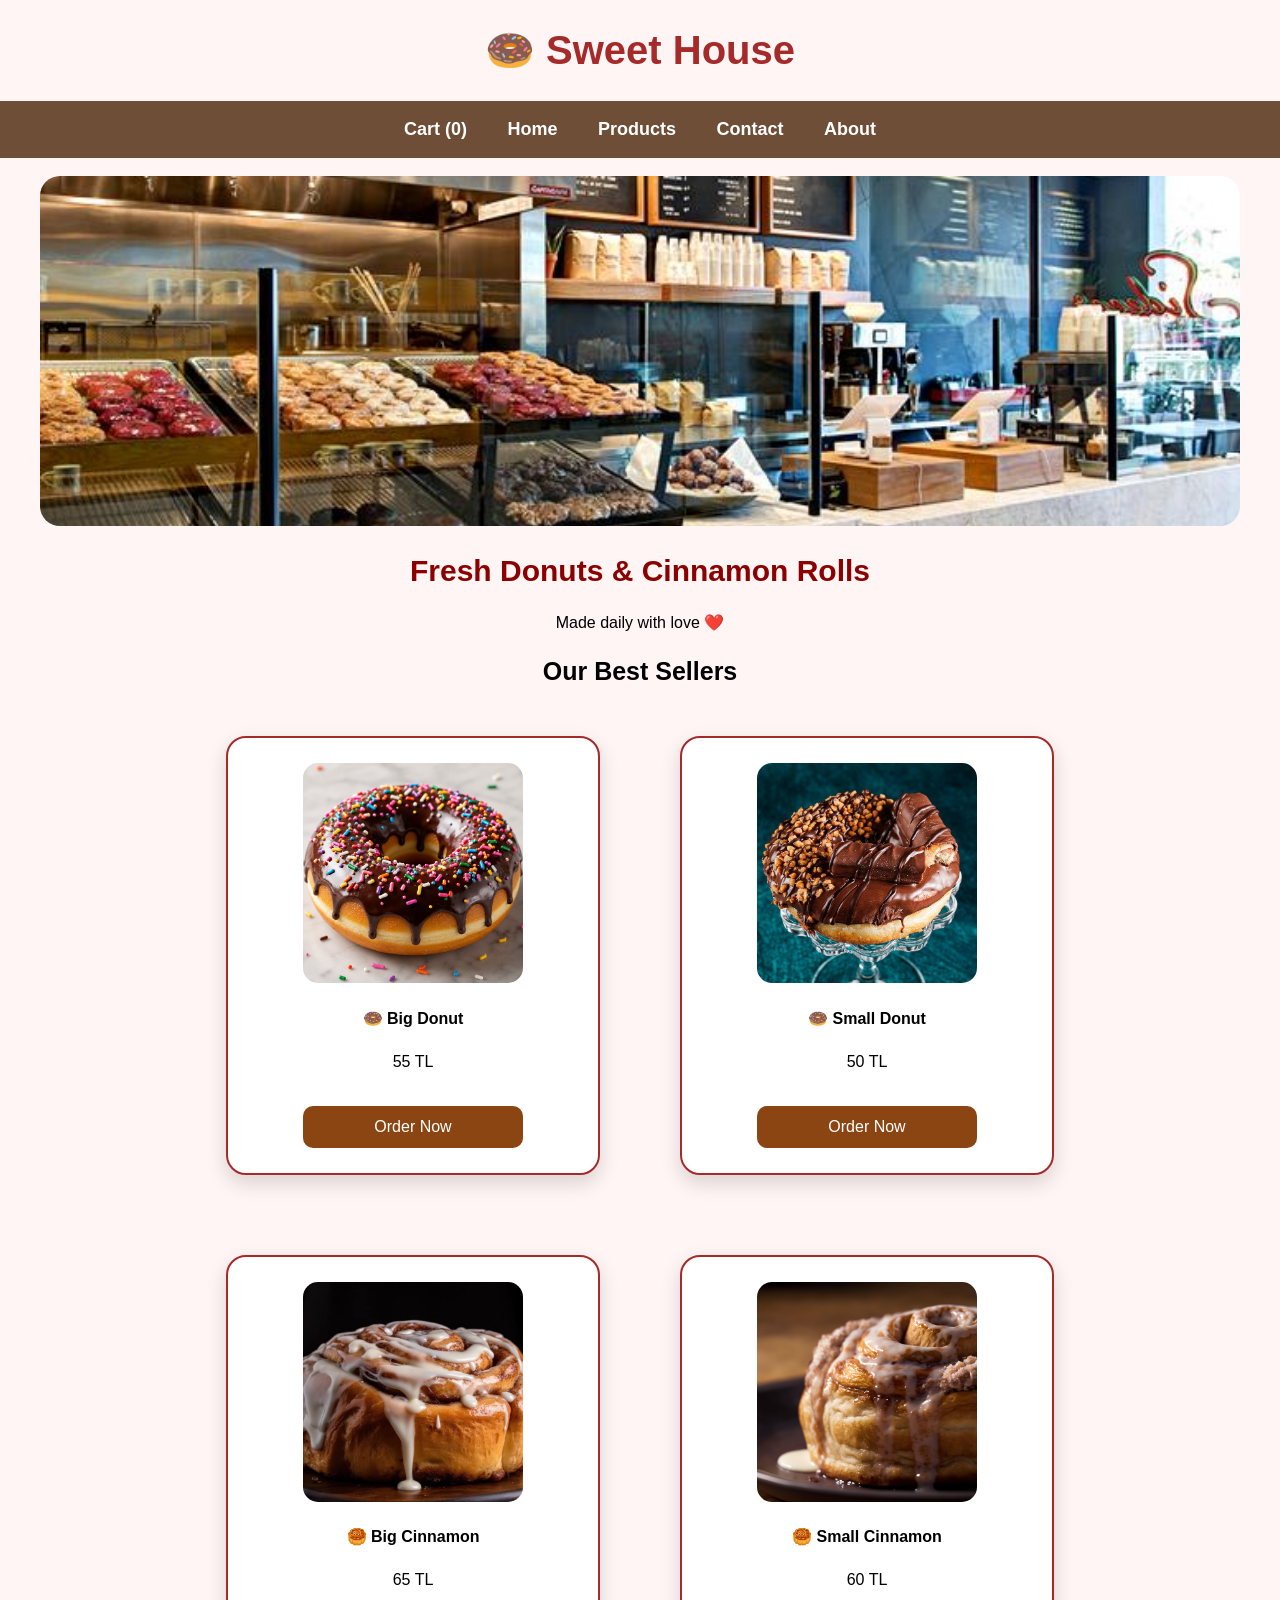
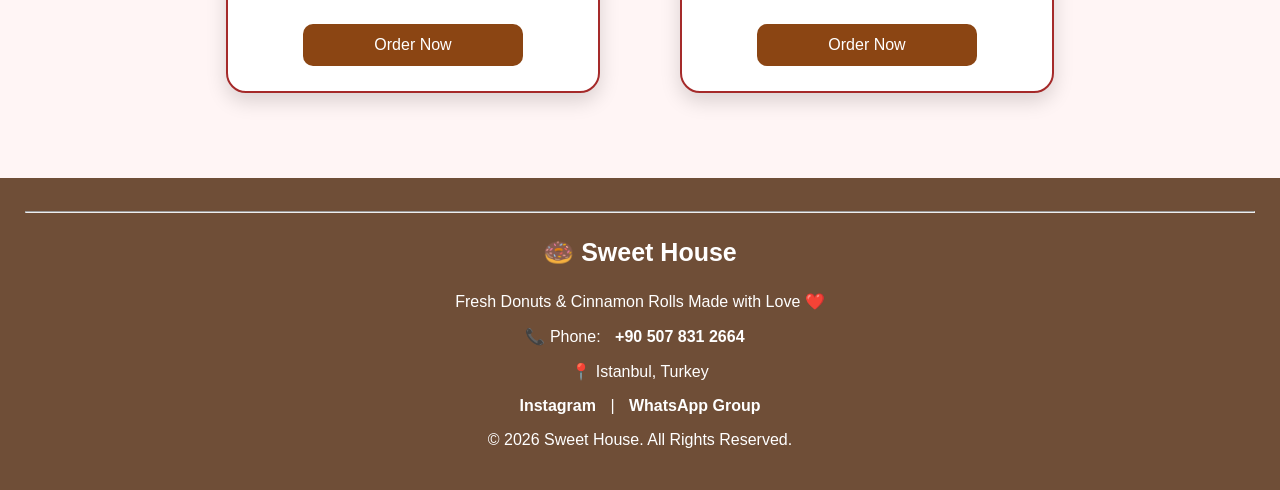
==== commit 94275534: "Update index.html" ====
--- a/index.html
+++ b/index.html
@@ -134,4 +134,3 @@
 </body>
 
 </html>
-```
